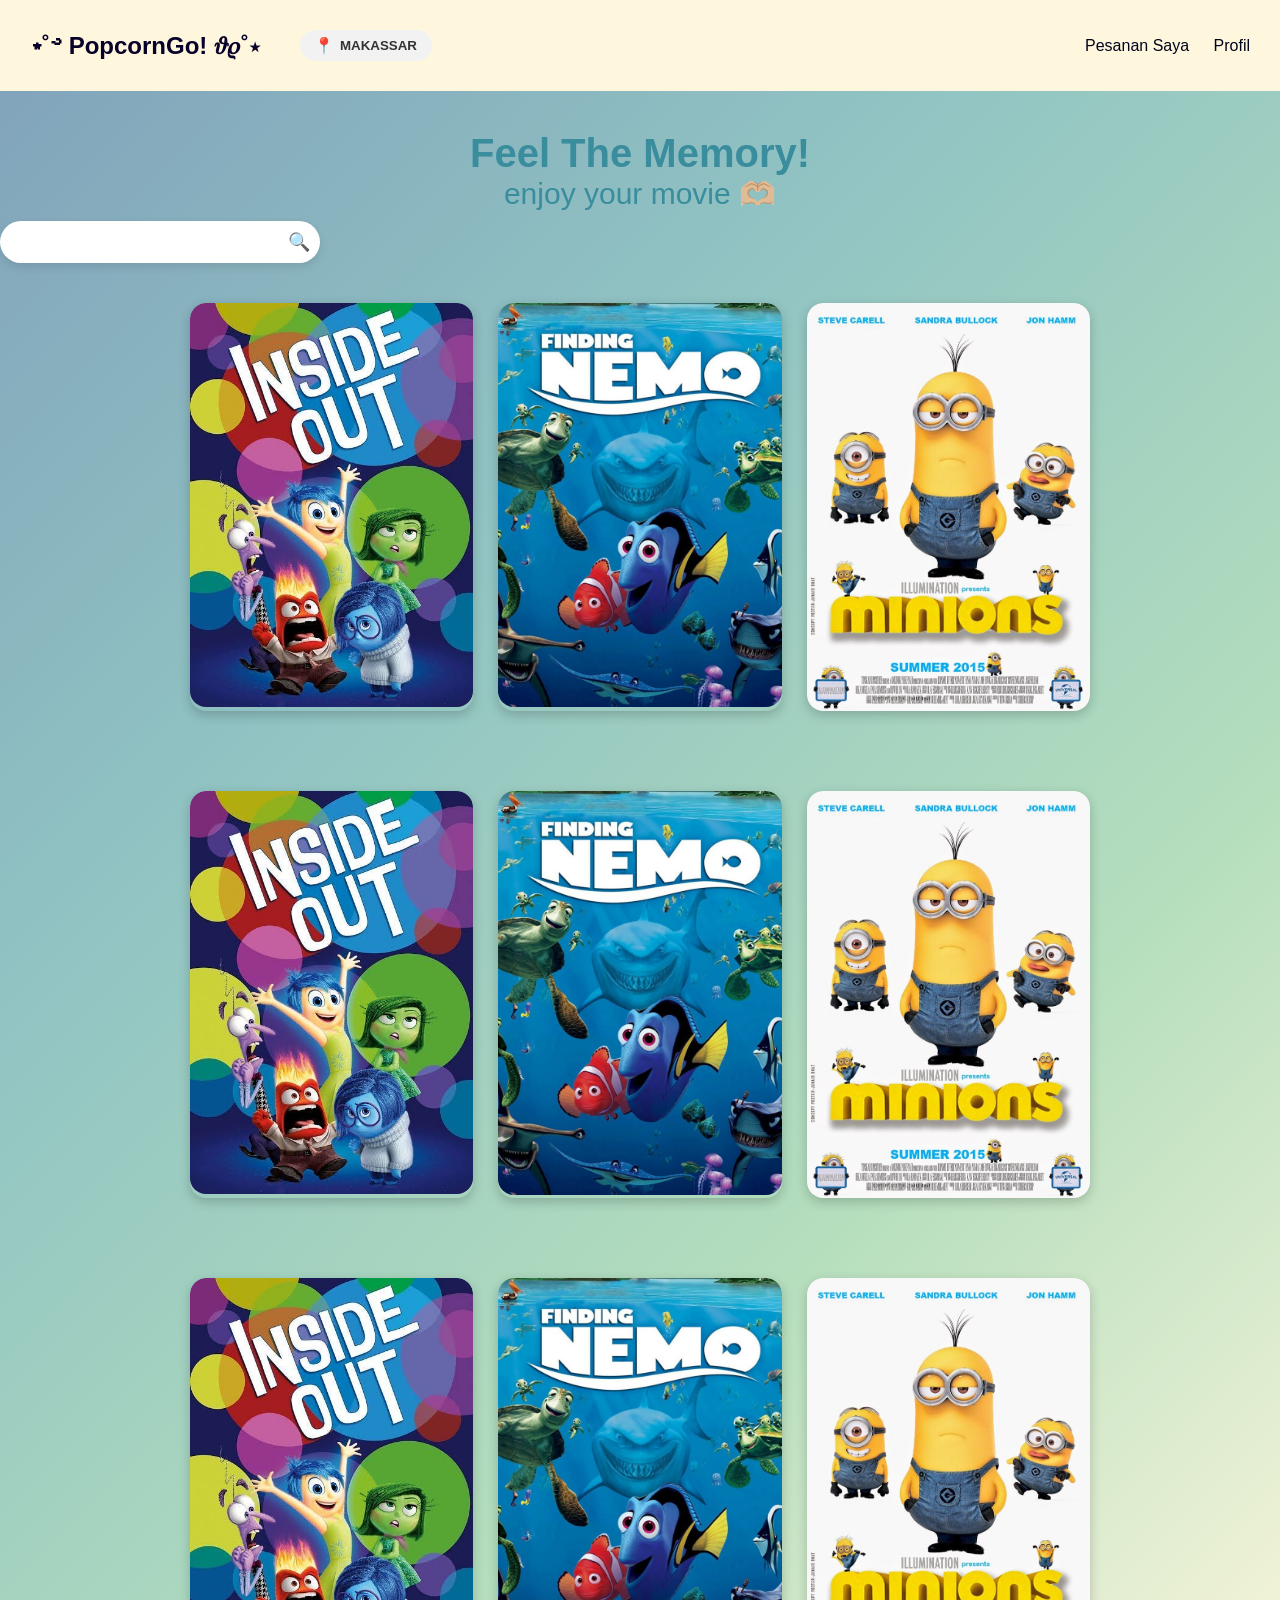
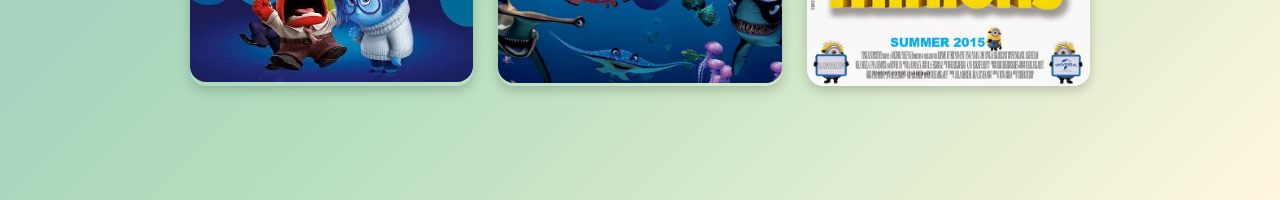
==== halamnutama/halut.html @ 2a3eea39 "first commit" ====
<!DOCTYPE html>
<html lang="id">
<head>
  <meta charset="UTF-8">
  <meta name="viewport" content="width=device-width, initial-scale=1.0">
  <title> ✧ BIOSKOPBOTAK ✧</title>
  <link rel="stylesheet" href="halut.css">
</head>
<body>
<header>
    <div class="left-header">
      <div class="snoopino">⋆˚࿔ PopcornGo! 𝜗𝜚˚⋆</div>
      <div class="location-box">
        <span>📍</span>
        <select name="KOTA">
          <option value="Makassar">MAKASSAR</option>
          <option value="Jakarta">JAKARTA</option>
          <option value="Ambon">AMBON</option>
          <option value="Bandung">BANDUNG</option>
        </select>
      </div>
    </div>

    <nav>
      <a href="#">Pesanan Saya</a>
      <a href="#">Profil</a>
    </nav>
  </header>
  <div class="hero">
  <div class="tulisan"> Feel The Memory!</div>
  <div class="nulis">enjoy your movie 🫶🏼</div>
  <div class="searching">🔍 </div>
  </div>

  <main>
    <div class="notnot-grid">
      <div class="notnot-card">
        <div class="notnot-poster">
          <img src="../Assets/download (3).jpg" alt="Film 1" />
        </div>
        <div class="notnot-overlay">
          <button class="text"><a href="../Pilihankursi//kusi.html">Beli Tiket</a></button>
          <div class="notnot-title">AKAN SEGERA TAYANG!</div>
        </div>
      </div>

      <div class="notnot-card">
        <div class="notnot-poster">
          <img src="../Assets/nemo.jpg" alt="Film 2" />
        </div>
        <div class="notnot-overlay">
          <button class="text"><a href="../Pilihankursi//kusi.html">Beli Tiket</a></button>
          <div class="notnot-title">AKAN SEGERA TAYANG!</div>
        </div>
      </div>

      <div class="notnot-card">
        <div class="notnot-poster">
          <img src="../Assets/minioj.jpg" alt="Film 3" />
        </div>
        <div class="notnot-overlay">
          <button class="text"><a href="../Pilihankursi//kusi.html">Beli Tiket</a></button>
          <div class="notnot-title">AKAN SEGARA TAYANG!</div>
        </div>
      </div>
    </div>

    <div class="notnot-grid">
      <div class="notnot-card">
        <div class="notnot-poster">
          <img src="../Assets/download (3).jpg" alt="Film 1" />
        </div>
        <div class="notnot-overlay">
          <button class="text"><a href="../Pilihankursi//kusi.html">Beli Tiket</a></button>
          <div class="notnot-title">AKAN SEGERA TAYANG!</div>
        </div>
      </div>

      <div class="notnot-card">
        <div class="notnot-poster">
          <img src="../Assets/nemo.jpg" alt="Film 2" />
        </div>
        <div class="notnot-overlay">
          <button class="text"><a href="../Pilihankursi//kusi.html">Beli Tiket</a></button>
          <div class="notnot-title">AKAN SEGERA TAYANG!</div>
        </div>
      </div>

      <div class="notnot-card">
        <div class="notnot-poster">
          <img src="../Assets/minioj.jpg" alt="Film 3" />
        </div>
        <div class="notnot-overlay">
          <button class="text"><a href="../Pilihankursi//kusi.html">Beli Tiket</a></button>
          <div class="notnot-title">AKAN SEGARA TAYANG!</div>
        </div>
      </div>
    </div>

    <div class="notnot-grid">
      <div class="notnot-card">
        <div class="notnot-poster">
          <img src="../Assets/download (3).jpg" alt="Film 1" />
        </div>
        <div class="notnot-overlay">
          <button class="text"><a href="../Pilihankursi//kusi.html">Beli Tiket</a></button>
          <div class="notnot-title">AKAN SEGERA TAYANG!</div>
        </div>
      </div>

      <div class="notnot-card">
        <div class="notnot-poster">
          <img src="../Assets/nemo.jpg" alt="Film 2" />
        </div>
        <div class="notnot-overlay">
          <button class="text"><a href="../Pilihankursi//kusi.html">Beli Tiket</a></button>
          <div class="notnot-title">AKAN SEGERA TAYANG!</div>
        </div>
      </div>

      <div class="notnot-card">
        <div class="notnot-poster">
          <img src="../Assets/minioj.jpg" alt="Film 3" />
        </div>
        <div class="notnot-overlay">
          <button class="text"><a href="../Pilihankursi//kusi.html">Beli Tiket</a></button>
          <div class="notnot-title">AKAN SEGARA TAYANG!</div>
        </div>
      </div>
    </div>
  </main>

</body>
</html>
---- halamnutama/halut.css ----
body {
    margin: 0;
    font-family: Arial, sans-serif;
    min-height: 200vh;
    background: linear-gradient(135deg, #80A1BA, #91C4C3, #B4DEBD, #FFF7DD);
}

/* Bagian logo */

header {
    display: flex;
    justify-content: space-between;
    align-items: center;
    padding: 30px 30px;
    background-color: #FFF7DD;
    color: white;

}

.left-header {
    display: flex;
    align-items: center;
    gap: 40px;
}

.snoopino {
    font-size: 24px;
    font-weight: bold;
    color: #070129;
}


.location-box {
    display: flex;
    align-items: center;
    gap: 6px;
    background: #f2f2f2;
    border-radius: 50px;
    padding: 6px 14px;
    color: #333;
    font-weight: bold;
    cursor: pointer;
    transition: 0.3s ease;
}

.location-box:hover {
    background: #e0e0e0;
}

.location-box select {
    background: none;
    border: none;
    font-weight: bold;
    color: #333;
    outline: none;
    appearance: none;
    cursor: pointer;
}

.location-box select option {
    color: #000;
    background: #fff;
}

/* navbar */

nav a {
    color: rgb(0, 4, 28);
    text-decoration: none;
    margin-left: 20px;
    font-weight: 500;
}


.notnot-grid {
    display: grid;
    grid-template-columns: repeat(auto-fit, minmax(280px, 1fr));
    gap: 25px;
    padding: 40px;
    max-width: 900px;
    margin: 0 auto;
}

.notnot-card {
    position: relative;
    border-radius: 16px;
    overflow: hidden;
    box-shadow: 0 4px 12px #00000033;
    transition: transform 0.4s ease, box-shadow 0.4s ease;
    cursor: pointer;
}

.notnot-card:hover {
    transform: scale(1.03);
    box-shadow: 0 10px 25px #0000004d;
}

.notnot-poster img {
    width: 100%;
    height: 100%;
    display: block;
    border-radius: 16px;
    transition: transform 0.6s ease;
}

.notnot-overlay {
    position: absolute;
    bottom: 0;
    left: 0;
    right: 0;
    background: rgba(255, 255, 255, 0.65);
    backdrop-filter: blur(10px);
    padding: 25px 15px;
    text-align: center;
    transform: translateY(100%);
    opacity: 0;
    transition: all 0.5s ease;
    border-radius: 0 0 16px 16px;
}

.notnot-card:hover .notnot-overlay {
    transform: translateY(0);
    opacity: 1;
}

.notnot-overlay button {
    background-color: #000;
    color: white;
    border: none;
    padding: 10px 20px;
    border-radius: 20px;
    cursor: pointer;
    font-weight: 600;
    transition: 0.3s ease;
}

.notnot-overlay button:hover {
    background-color: #003b51;
}

.notnot-title {
    margin-top: 10px;
    font-weight: bold;
    font-size: 16px;
    color: #222;
}


/* feelthememo */
.tulisan {
    text-align: center;
    justify-content: center;
    font-size: 40px;
    font-weight: bold;
    color: #398d9d;
    padding-top: 40px;

}

.nulis {
    text-align: center;
    font-size: 30px;
    color: #398d9d;
    padding-bottom: 10px;
}


.hero {
    text-align: center;
    justify-items: center;
}

/* searching */

.searching {
    display: flex;
    align-items: center;
    justify-items: center;
    justify-content: right;
    font-size: large;
    gap: 10px;
    background-color: #fff;
    padding: 10px;
    border-radius: 50px;
    box-shadow: 0 4px 10px rgba(0, 0, 0, 0.1);  
    width: 300px;
}

.text a {
    text-decoration: none;
    color: #ffffff;
}
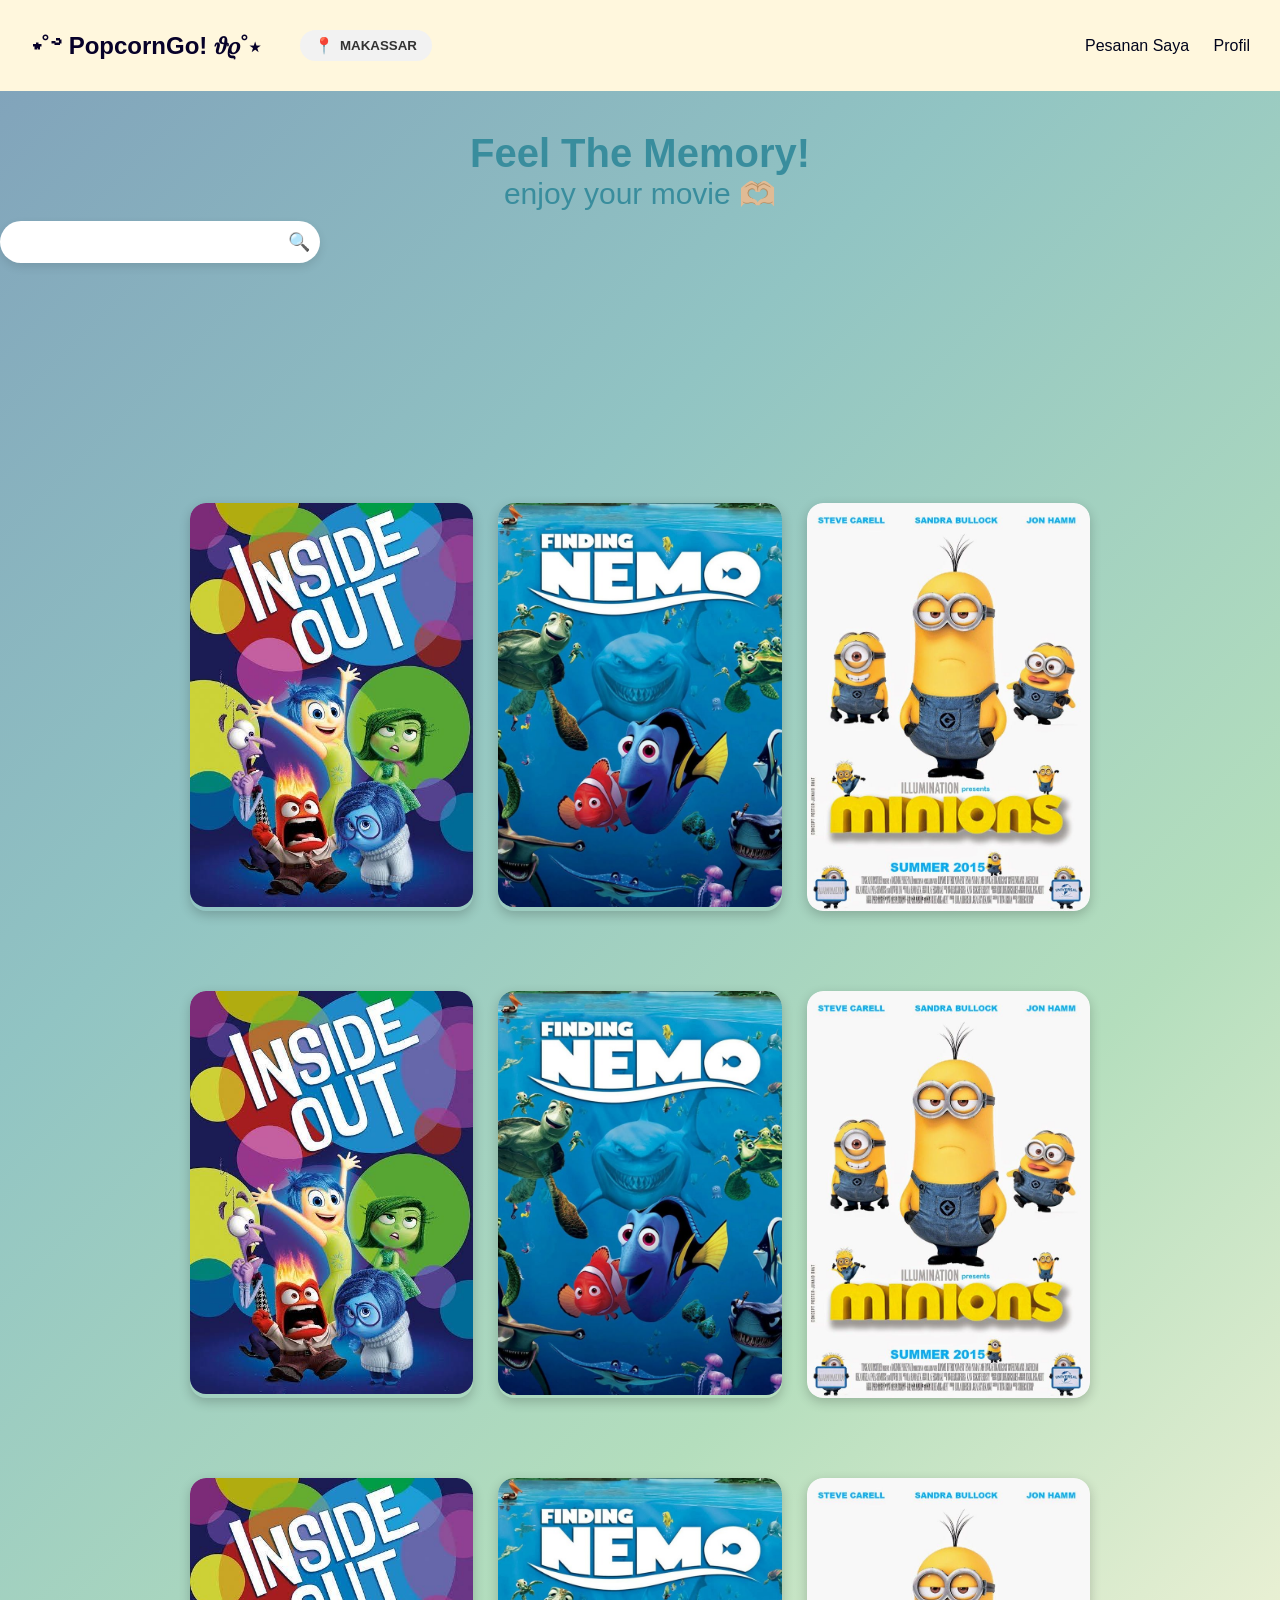
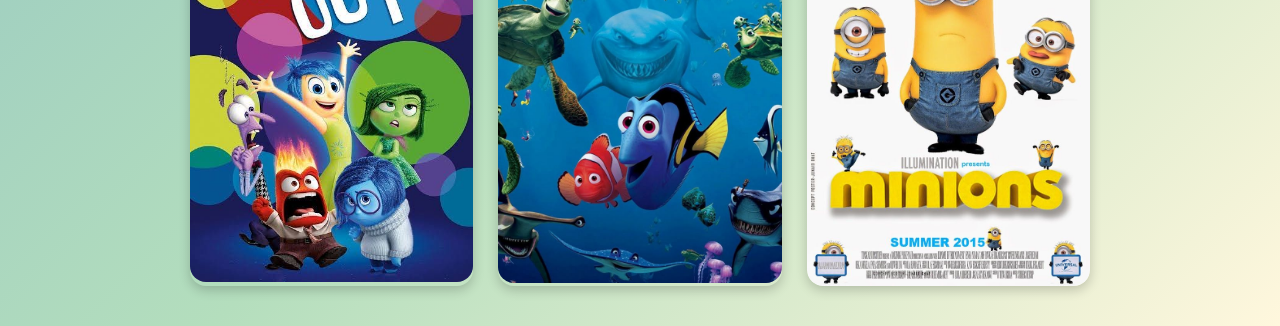
==== commit 10798aa1: "Update halaman utama dan tambah fitur pesan kursi" ====
--- a/halamnutama/halut.html
+++ b/halamnutama/halut.html
@@ -39,7 +39,7 @@
           <img src="../Assets/download (3).jpg" alt="Film 1" />
         </div>
         <div class="notnot-overlay">
-          <button class="text"><a href="../Pilihankursi//kusi.html">Beli Tiket</a></button>
+          <button class="text"><a href="../pesantiket/Jadwal.html">Beli Tiket</a></button>
           <div class="notnot-title">AKAN SEGERA TAYANG!</div>
         </div>
       </div>
@@ -49,7 +49,7 @@
           <img src="../Assets/nemo.jpg" alt="Film 2" />
         </div>
         <div class="notnot-overlay">
-          <button class="text"><a href="../Pilihankursi//kusi.html">Beli Tiket</a></button>
+          <button class="text"><a href="../pesantiket/Jadwal.html">Beli Tiket</a></button>
           <div class="notnot-title">AKAN SEGERA TAYANG!</div>
         </div>
       </div>
--- a/halamnutama/halut.css
+++ b/halamnutama/halut.css
@@ -180,10 +180,11 @@
     font-size: large;
     gap: 10px;
     background-color: #fff;
-    padding: 10px;
+    padding: 10px 10px;
     border-radius: 50px;
     box-shadow: 0 4px 10px rgba(0, 0, 0, 0.1);  
     width: 300px;
+    margin-bottom: 200px;
 }
 
 .text a {
